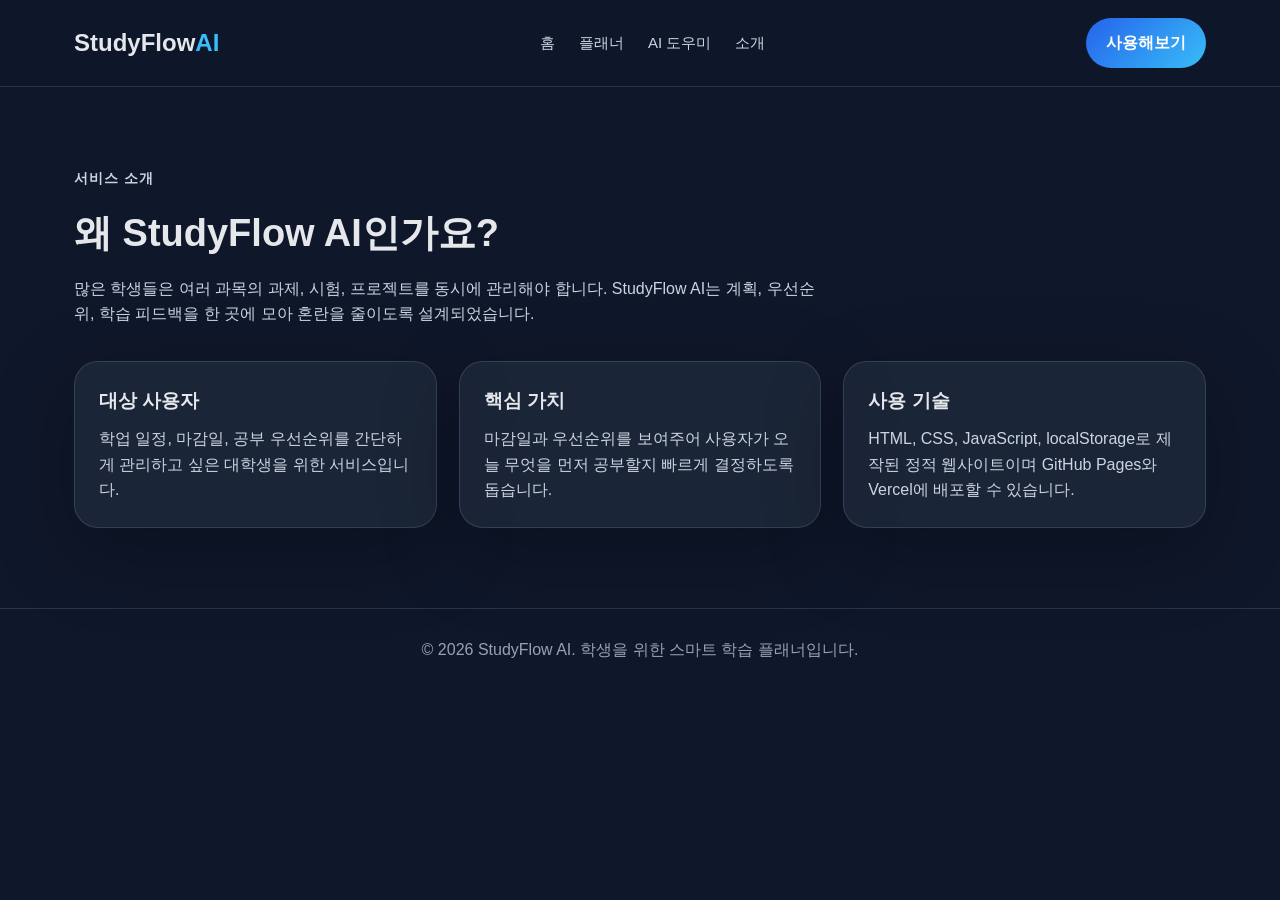
==== about.html @ 38466a3a "Add Korean about page" ====
<!DOCTYPE html>
<html lang="ko">
<head>
  <meta charset="UTF-8" />
  <meta name="viewport" content="width=device-width, initial-scale=1.0" />
  <title>소개 | StudyFlow AI</title>
  <link rel="stylesheet" href="style.css" />
</head>
<body>
  <header class="site-header">
    <nav class="navbar">
      <a href="index.html" class="logo">StudyFlow<span>AI</span></a>
      <button class="menu-toggle" id="menuToggle" aria-label="메뉴 열기">☰</button>
      <ul class="nav-links" id="navLinks">
        <li><a href="index.html">홈</a></li>
        <li><a href="planner.html">플래너</a></li>
        <li><a href="assistant.html">AI 도우미</a></li>
        <li><a href="about.html" class="active">소개</a></li>
      </ul>
      <a href="planner.html" class="nav-button">사용해보기</a>
    </nav>
  </header>

  <main>
    <section class="section about-section page-section">
      <div class="section-heading">
        <p class="eyebrow">서비스 소개</p>
        <h2>왜 StudyFlow AI인가요?</h2>
        <p>
          많은 학생들은 여러 과목의 과제, 시험, 프로젝트를 동시에 관리해야 합니다.
          StudyFlow AI는 계획, 우선순위, 학습 피드백을 한 곳에 모아 혼란을 줄이도록 설계되었습니다.
        </p>
      </div>

      <div class="about-grid">
        <div class="about-card">
          <h3>대상 사용자</h3>
          <p>학업 일정, 마감일, 공부 우선순위를 간단하게 관리하고 싶은 대학생을 위한 서비스입니다.</p>
        </div>
        <div class="about-card">
          <h3>핵심 가치</h3>
          <p>마감일과 우선순위를 보여주어 사용자가 오늘 무엇을 먼저 공부할지 빠르게 결정하도록 돕습니다.</p>
        </div>
        <div class="about-card">
          <h3>사용 기술</h3>
          <p>HTML, CSS, JavaScript, localStorage로 제작된 정적 웹사이트이며 GitHub Pages와 Vercel에 배포할 수 있습니다.</p>
        </div>
      </div>
    </section>
  </main>

  <footer class="site-footer"><p>© 2026 StudyFlow AI. 학생을 위한 스마트 학습 플래너입니다.</p></footer>
  <script src="script.js"></script>
</body>
</html>
---- style.css ----
* {
  box-sizing: border-box;
  margin: 0;
  padding: 0;
}

html {
  scroll-behavior: smooth;
}

body {
  font-family: Arial, sans-serif;
  background: #0f172a;
  color: #e5e7eb;
  line-height: 1.6;
}

a {
  color: inherit;
  text-decoration: none;
}

.site-header {
  position: sticky;
  top: 0;
  z-index: 100;
  background: rgba(15, 23, 42, 0.92);
  backdrop-filter: blur(12px);
  border-bottom: 1px solid rgba(148, 163, 184, 0.2);
}

.navbar {
  max-width: 1180px;
  margin: 0 auto;
  padding: 18px 24px;
  display: flex;
  align-items: center;
  justify-content: space-between;
}

.logo {
  font-size: 24px;
  font-weight: 800;
}

.logo span {
  color: #38bdf8;
}

.nav-links {
  display: flex;
  gap: 24px;
  list-style: none;
}

.nav-links a {
  color: #cbd5e1;
  font-size: 15px;
}

.nav-links a:hover {
  color: #38bdf8;
}

.menu-toggle {
  display: none;
  background: none;
  border: none;
  color: white;
  font-size: 26px;
  cursor: pointer;
}

.nav-button,
.primary-button,
.secondary-button {
  border-radius: 999px;
  padding: 12px 20px;
  font-weight: 700;
  cursor: pointer;
  border: none;
  display: inline-block;
}

.nav-button,
.primary-button {
  background: linear-gradient(135deg, #2563eb, #38bdf8);
  color: white;
}

.secondary-button {
  border: 1px solid rgba(148, 163, 184, 0.5);
  color: #e5e7eb;
}

.full-width {
  width: 100%;
}

.hero-section {
  max-width: 1180px;
  margin: 0 auto;
  min-height: 82vh;
  padding: 90px 24px 70px;
  display: grid;
  grid-template-columns: 1.2fr 0.8fr;
  gap: 48px;
  align-items: center;
}

.eyebrow {
  color: #38bdf8;
  font-size: 14px;
  font-weight: 800;
  text-transform: uppercase;
  letter-spacing: 0.08em;
  margin-bottom: 14px;
}

.hero-content h1 {
  font-size: 56px;
  line-height: 1.08;
  margin-bottom: 24px;
}

.hero-description {
  color: #cbd5e1;
  max-width: 680px;
  font-size: 18px;
  margin-bottom: 32px;
}

.hero-actions {
  display: flex;
  gap: 14px;
  flex-wrap: wrap;
}

.hero-card,
.task-form,
.task-dashboard,
.assistant-card,
.tip-card,
.about-card {
  background: rgba(30, 41, 59, 0.78);
  border: 1px solid rgba(148, 163, 184, 0.22);
  border-radius: 24px;
  box-shadow: 0 24px 80px rgba(0, 0, 0, 0.26);
}

.hero-card {
  padding: 28px;
}

.card-header {
  display: flex;
  align-items: center;
  gap: 10px;
  color: #cbd5e1;
  margin-bottom: 28px;
}

.status-dot {
  width: 12px;
  height: 12px;
  background: #22c55e;
  border-radius: 50%;
  box-shadow: 0 0 18px #22c55e;
}

.overview-grid {
  display: grid;
  grid-template-columns: repeat(3, 1fr);
  gap: 14px;
  margin-bottom: 28px;
}

.overview-grid div {
  background: rgba(15, 23, 42, 0.8);
  border-radius: 18px;
  padding: 18px;
}

.overview-grid strong {
  display: block;
  font-size: 30px;
  color: white;
}

.overview-grid span {
  color: #94a3b8;
  font-size: 13px;
}

.mini-progress-label,
.progress-title {
  display: flex;
  justify-content: space-between;
  margin-bottom: 10px;
}

.progress-track {
  width: 100%;
  height: 12px;
  background: rgba(148, 163, 184, 0.24);
  border-radius: 999px;
  overflow: hidden;
}

.progress-fill {
  height: 100%;
  width: 0%;
  background: linear-gradient(135deg, #22c55e, #38bdf8);
  border-radius: 999px;
  transition: width 0.3s ease;
}

.section {
  max-width: 1180px;
  margin: 0 auto;
  padding: 80px 24px;
}

.section-heading {
  max-width: 760px;
  margin-bottom: 34px;
}

.section-heading h2 {
  font-size: 38px;
  margin-bottom: 12px;
}

.section-heading p {
  color: #cbd5e1;
}

.planner-layout {
  display: grid;
  grid-template-columns: 380px 1fr;
  gap: 28px;
  align-items: start;
}

.task-form,
.task-dashboard {
  padding: 28px;
}

.task-form h3 {
  margin-bottom: 22px;
}

label {
  display: block;
  margin: 14px 0 8px;
  color: #cbd5e1;
  font-weight: 700;
  font-size: 14px;
}

input,
select,
textarea {
  width: 100%;
  padding: 13px 14px;
  border-radius: 14px;
  border: 1px solid rgba(148, 163, 184, 0.32);
  background: rgba(15, 23, 42, 0.86);
  color: white;
  outline: none;
}

input:focus,
select:focus,
textarea:focus {
  border-color: #38bdf8;
}

.form-row {
  display: grid;
  grid-template-columns: 1fr 1fr;
  gap: 14px;
}

.dashboard-summary {
  display: grid;
  grid-template-columns: repeat(3, 1fr);
  gap: 14px;
  margin-bottom: 22px;
}

.summary-card {
  background: rgba(15, 23, 42, 0.75);
  border-radius: 18px;
  padding: 18px;
}

.summary-card span {
  color: #94a3b8;
  font-size: 13px;
}

.summary-card strong {
  display: block;
  font-size: 28px;
}

.progress-panel {
  background: rgba(15, 23, 42, 0.75);
  border-radius: 18px;
  padding: 20px;
  margin-bottom: 22px;
}

.filter-bar {
  display: flex;
  flex-wrap: wrap;
  gap: 10px;
  margin-bottom: 22px;
}

.filter-button {
  border: 1px solid rgba(148, 163, 184, 0.32);
  background: transparent;
  color: #cbd5e1;
  padding: 9px 14px;
  border-radius: 999px;
  cursor: pointer;
}

.filter-button.active,
.filter-button:hover {
  background: #2563eb;
  color: white;
}

.task-list {
  display: grid;
  gap: 14px;
}

.task-card {
  background: rgba(15, 23, 42, 0.82);
  border: 1px solid rgba(148, 163, 184, 0.22);
  border-radius: 18px;
  padding: 18px;
}

.task-card.completed {
  opacity: 0.62;
}

.task-card.completed h3 {
  text-decoration: line-through;
}

.task-top {
  display: flex;
  justify-content: space-between;
  gap: 12px;
  align-items: start;
  margin-bottom: 10px;
}

.task-meta {
  color: #94a3b8;
  font-size: 14px;
  margin-bottom: 12px;
}

.badge-row {
  display: flex;
  flex-wrap: wrap;
  gap: 8px;
  margin-bottom: 12px;
}

.badge {
  border-radius: 999px;
  padding: 5px 10px;
  font-size: 12px;
  font-weight: 700;
}

.badge.high {
  background: rgba(239, 68, 68, 0.18);
  color: #fca5a5;
}

.badge.medium {
  background: rgba(234, 179, 8, 0.18);
  color: #fde68a;
}

.badge.low {
  background: rgba(34, 197, 94, 0.18);
  color: #86efac;
}

.badge.urgent {
  background: rgba(249, 115, 22, 0.18);
  color: #fdba74;
}

.task-actions {
  display: flex;
  gap: 8px;
  flex-wrap: wrap;
}

.small-button {
  border: none;
  border-radius: 999px;
  padding: 8px 12px;
  cursor: pointer;
  color: white;
  background: #334155;
}

.small-button.complete {
  background: #16a34a;
}

.small-button.delete {
  background: #dc2626;
}

.empty-state {
  text-align: center;
  color: #94a3b8;
  padding: 36px 20px;
  border: 1px dashed rgba(148, 163, 184, 0.34);
  border-radius: 18px;
}

.assistant-card {
  padding: 28px;
  display: flex;
  gap: 20px;
  align-items: flex-start;
  margin-bottom: 28px;
}

.assistant-icon {
  font-size: 42px;
}

.assistant-card p {
  color: #cbd5e1;
}

.tip-grid,
.about-grid {
  display: grid;
  grid-template-columns: repeat(3, 1fr);
  gap: 22px;
}

.tip-card,
.about-card {
  padding: 24px;
}

.tip-card p,
.about-card p {
  color: #cbd5e1;
  margin-top: 10px;
}

.site-footer {
  border-top: 1px solid rgba(148, 163, 184, 0.2);
  text-align: center;
  padding: 28px 20px;
  color: #94a3b8;
}

@media (max-width: 900px) {
  .hero-section,
  .planner-layout,
  .tip-grid,
  .about-grid {
    grid-template-columns: 1fr;
  }

  .hero-content h1 {
    font-size: 42px;
  }

  .nav-button {
    display: none;
  }

  .menu-toggle {
    display: block;
  }

  .nav-links {
    display: none;
    position: absolute;
    top: 68px;
    right: 24px;
    left: 24px;
    background: #1e293b;
    padding: 20px;
    border-radius: 18px;
    flex-direction: column;
  }

  .nav-links.show {
    display: flex;
  }
}

@media (max-width: 560px) {
  .overview-grid,
  .dashboard-summary,
  .form-row {
    grid-template-columns: 1fr;
  }

  .hero-content h1 {
    font-size: 34px;
  }

  .section-heading h2 {
    font-size: 30px;
  }
}
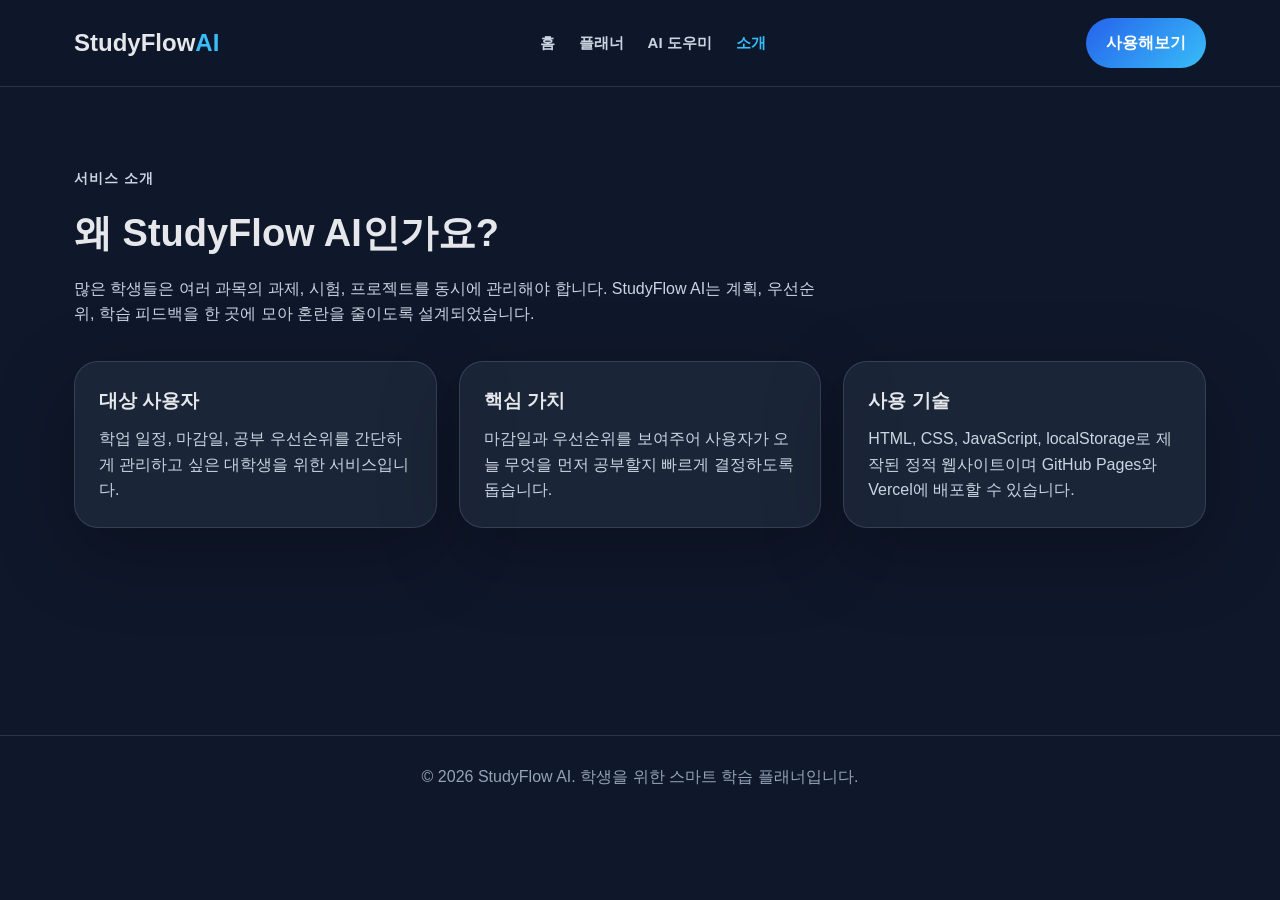
==== commit ecfae9cd: "Clean up Korean about page markup" ====
--- a/about.html
+++ b/about.html
@@ -8,15 +8,18 @@
 </head>
 <body>
   <header class="site-header">
-    <nav class="navbar">
+    <nav class="navbar" aria-label="주요 메뉴">
       <a href="index.html" class="logo">StudyFlow<span>AI</span></a>
-      <button class="menu-toggle" id="menuToggle" aria-label="메뉴 열기">☰</button>
+
+      <button class="menu-toggle" id="menuToggle" type="button" aria-label="메뉴 열기">☰</button>
+
       <ul class="nav-links" id="navLinks">
         <li><a href="index.html">홈</a></li>
         <li><a href="planner.html">플래너</a></li>
         <li><a href="assistant.html">AI 도우미</a></li>
-        <li><a href="about.html" class="active">소개</a></li>
+        <li><a href="about.html" class="active" aria-current="page">소개</a></li>
       </ul>
+
       <a href="planner.html" class="nav-button">사용해보기</a>
     </nav>
   </header>
@@ -49,7 +52,10 @@
     </section>
   </main>
 
-  <footer class="site-footer"><p>© 2026 StudyFlow AI. 학생을 위한 스마트 학습 플래너입니다.</p></footer>
+  <footer class="site-footer">
+    <p>© 2026 StudyFlow AI. 학생을 위한 스마트 학습 플래너입니다.</p>
+  </footer>
+
   <script src="script.js"></script>
 </body>
 </html>
--- a/style.css
+++ b/style.css
@@ -56,9 +56,11 @@
 .nav-links a {
   color: #cbd5e1;
   font-size: 15px;
-}
-
-.nav-links a:hover {
+  font-weight: 700;
+}
+
+.nav-links a:hover,
+.nav-links a.active {
   color: #38bdf8;
 }
 
@@ -100,12 +102,16 @@
 .hero-section {
   max-width: 1180px;
   margin: 0 auto;
-  min-height: 82vh;
+  min-height: 76vh;
   padding: 90px 24px 70px;
   display: grid;
   grid-template-columns: 1.2fr 0.8fr;
   gap: 48px;
   align-items: center;
+}
+
+.page-section {
+  min-height: 72vh;
 }
 
 .eyebrow {
@@ -118,8 +124,8 @@
 }
 
 .hero-content h1 {
-  font-size: 56px;
-  line-height: 1.08;
+  font-size: 52px;
+  line-height: 1.14;
   margin-bottom: 24px;
 }
 
@@ -443,7 +449,16 @@
 }
 
 .assistant-icon {
-  font-size: 42px;
+  width: 52px;
+  height: 52px;
+  border-radius: 16px;
+  display: grid;
+  place-items: center;
+  flex: 0 0 auto;
+  background: linear-gradient(135deg, #2563eb, #38bdf8);
+  color: white;
+  font-size: 18px;
+  font-weight: 800;
 }
 
 .assistant-card p {
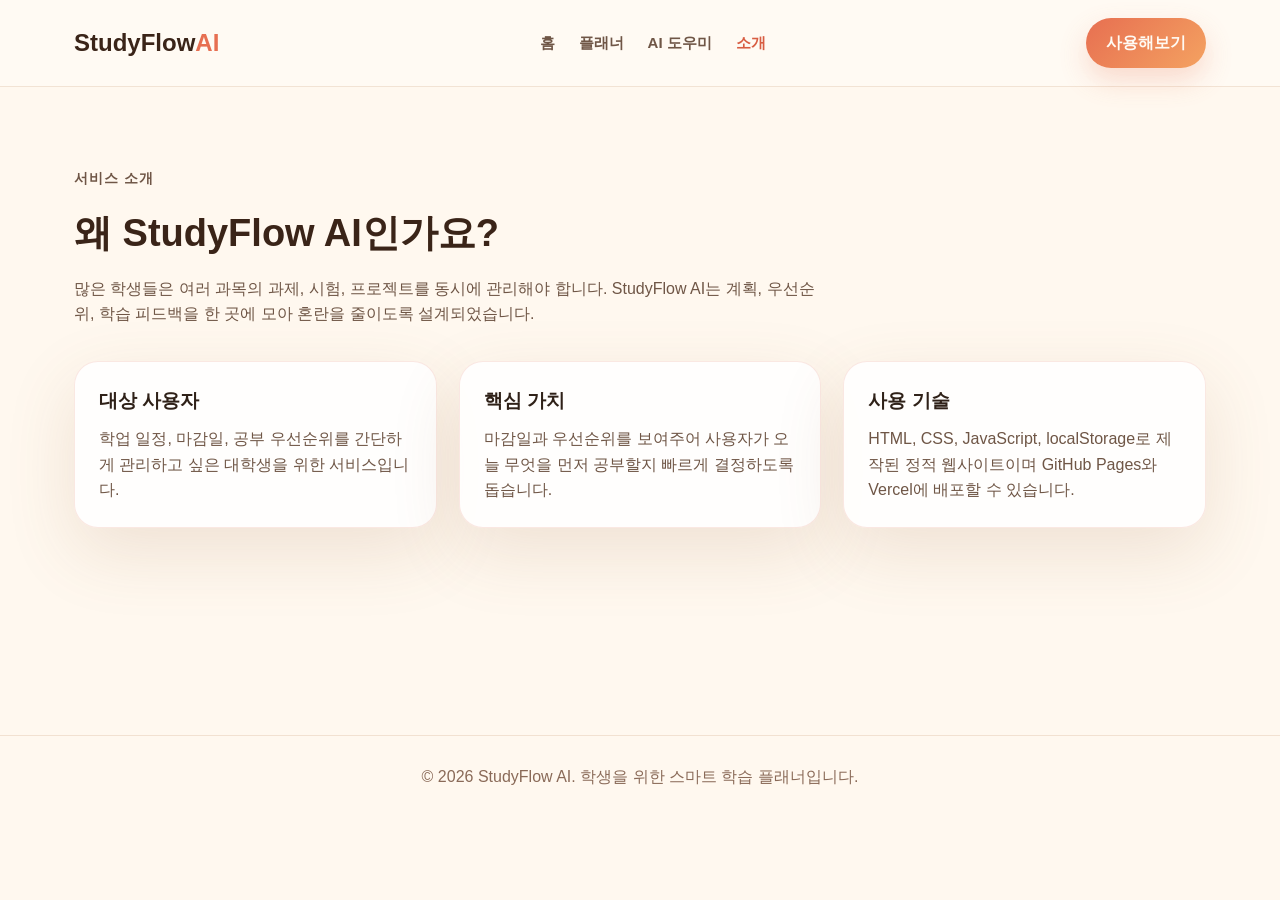
==== commit 67fb4127: "Force browser to load warm stylesheet on about page" ====
--- a/about.html
+++ b/about.html
@@ -4,7 +4,7 @@
   <meta charset="UTF-8" />
   <meta name="viewport" content="width=device-width, initial-scale=1.0" />
   <title>소개 | StudyFlow AI</title>
-  <link rel="stylesheet" href="style.css" />
+  <link rel="stylesheet" href="style.css?v=warm-20260607" />
 </head>
 <body>
   <header class="site-header">
--- a/style.css
+++ b/style.css
@@ -1,3 +1,4 @@
+/* Base */
 * {
   box-sizing: border-box;
   margin: 0;
@@ -9,9 +10,9 @@
 }
 
 body {
+  background: #fff8ef;
+  color: #2f2118;
   font-family: Arial, sans-serif;
-  background: #0f172a;
-  color: #e5e7eb;
   line-height: 1.6;
 }
 
@@ -20,13 +21,14 @@
   text-decoration: none;
 }
 
+/* Header */
 .site-header {
   position: sticky;
   top: 0;
   z-index: 100;
-  background: rgba(15, 23, 42, 0.92);
+  background: rgba(255, 250, 243, 0.92);
+  border-bottom: 1px solid rgba(180, 121, 74, 0.18);
   backdrop-filter: blur(12px);
-  border-bottom: 1px solid rgba(148, 163, 184, 0.2);
 }
 
 .navbar {
@@ -39,12 +41,13 @@
 }
 
 .logo {
+  color: #3a2418;
   font-size: 24px;
   font-weight: 800;
 }
 
 .logo span {
-  color: #38bdf8;
+  color: #e76f51;
 }
 
 .nav-links {
@@ -54,55 +57,115 @@
 }
 
 .nav-links a {
-  color: #cbd5e1;
+  color: #6f5646;
   font-size: 15px;
   font-weight: 700;
 }
 
 .nav-links a:hover,
 .nav-links a.active {
-  color: #38bdf8;
+  color: #d85d42;
 }
 
 .menu-toggle {
   display: none;
   background: none;
   border: none;
-  color: white;
+  color: #4a2f22;
+  cursor: pointer;
   font-size: 26px;
-  cursor: pointer;
-}
-
+}
+
+/* Buttons */
 .nav-button,
 .primary-button,
 .secondary-button {
+  display: inline-block;
+  padding: 12px 20px;
+  border: none;
   border-radius: 999px;
-  padding: 12px 20px;
+  cursor: pointer;
   font-weight: 700;
-  cursor: pointer;
-  border: none;
-  display: inline-block;
 }
 
 .nav-button,
 .primary-button {
-  background: linear-gradient(135deg, #2563eb, #38bdf8);
-  color: white;
+  background: linear-gradient(135deg, #e76f51, #f4a261);
+  color: #fffaf3;
+  box-shadow: 0 12px 28px rgba(231, 111, 81, 0.24);
 }
 
 .secondary-button {
-  border: 1px solid rgba(148, 163, 184, 0.5);
-  color: #e5e7eb;
+  border: 1px solid rgba(183, 112, 61, 0.32);
+  background: rgba(255, 255, 255, 0.72);
+  color: #7a4b33;
 }
 
 .full-width {
   width: 100%;
 }
 
+.small-button {
+  padding: 8px 12px;
+  border: none;
+  border-radius: 999px;
+  background: #8d6e63;
+  color: white;
+  cursor: pointer;
+}
+
+.small-button.complete {
+  background: #2a9d8f;
+}
+
+.small-button.delete {
+  background: #c8553d;
+}
+
+/* Layout */
+.section {
+  max-width: 1180px;
+  margin: 0 auto;
+  padding: 80px 24px;
+}
+
+.page-section {
+  min-height: 72vh;
+}
+
+.section-heading {
+  max-width: 760px;
+  margin-bottom: 34px;
+}
+
+.section-heading h2 {
+  margin-bottom: 12px;
+  color: #3a2418;
+  font-size: 38px;
+}
+
+.section-heading p,
+.hero-description,
+.assistant-card p,
+.tip-card p,
+.about-card p {
+  color: #6f5646;
+}
+
+.eyebrow {
+  margin-bottom: 14px;
+  color: #d85d42;
+  font-size: 14px;
+  font-weight: 800;
+  letter-spacing: 0.08em;
+  text-transform: uppercase;
+}
+
+/* Home */
 .hero-section {
   max-width: 1180px;
+  min-height: 76vh;
   margin: 0 auto;
-  min-height: 76vh;
   padding: 90px 24px 70px;
   display: grid;
   grid-template-columns: 1.2fr 0.8fr;
@@ -110,36 +173,23 @@
   align-items: center;
 }
 
-.page-section {
-  min-height: 72vh;
-}
-
-.eyebrow {
-  color: #38bdf8;
-  font-size: 14px;
-  font-weight: 800;
-  text-transform: uppercase;
-  letter-spacing: 0.08em;
-  margin-bottom: 14px;
-}
-
 .hero-content h1 {
+  margin-bottom: 24px;
+  color: #2f2118;
   font-size: 52px;
   line-height: 1.14;
-  margin-bottom: 24px;
 }
 
 .hero-description {
-  color: #cbd5e1;
   max-width: 680px;
+  margin-bottom: 32px;
   font-size: 18px;
-  margin-bottom: 32px;
 }
 
 .hero-actions {
   display: flex;
+  flex-wrap: wrap;
   gap: 14px;
-  flex-wrap: wrap;
 }
 
 .hero-card,
@@ -148,10 +198,10 @@
 .assistant-card,
 .tip-card,
 .about-card {
-  background: rgba(30, 41, 59, 0.78);
-  border: 1px solid rgba(148, 163, 184, 0.22);
+  background: rgba(255, 255, 255, 0.86);
+  border: 1px solid rgba(216, 93, 66, 0.14);
   border-radius: 24px;
-  box-shadow: 0 24px 80px rgba(0, 0, 0, 0.26);
+  box-shadow: 0 24px 70px rgba(143, 91, 52, 0.14);
 }
 
 .hero-card {
@@ -159,88 +209,82 @@
 }
 
 .card-header {
+  margin-bottom: 28px;
   display: flex;
   align-items: center;
   gap: 10px;
-  color: #cbd5e1;
-  margin-bottom: 28px;
+  color: #7a4b33;
 }
 
 .status-dot {
   width: 12px;
   height: 12px;
-  background: #22c55e;
   border-radius: 50%;
-  box-shadow: 0 0 18px #22c55e;
-}
-
-.overview-grid {
+  background: #2a9d8f;
+  box-shadow: 0 0 18px rgba(42, 157, 143, 0.55);
+}
+
+.overview-grid,
+.dashboard-summary {
   display: grid;
   grid-template-columns: repeat(3, 1fr);
   gap: 14px;
+}
+
+.overview-grid {
   margin-bottom: 28px;
 }
 
-.overview-grid div {
-  background: rgba(15, 23, 42, 0.8);
+.overview-grid div,
+.summary-card,
+.progress-panel {
+  background: #fff3df;
   border-radius: 18px;
+}
+
+.overview-grid div,
+.summary-card {
   padding: 18px;
 }
 
-.overview-grid strong {
+.overview-grid strong,
+.summary-card strong {
   display: block;
+  color: #3a2418;
   font-size: 30px;
-  color: white;
-}
-
-.overview-grid span {
-  color: #94a3b8;
+}
+
+.overview-grid span,
+.summary-card span {
+  color: #9a6a45;
   font-size: 13px;
 }
 
 .mini-progress-label,
 .progress-title {
+  margin-bottom: 10px;
   display: flex;
   justify-content: space-between;
-  margin-bottom: 10px;
+  color: #6f5646;
 }
 
 .progress-track {
   width: 100%;
   height: 12px;
-  background: rgba(148, 163, 184, 0.24);
+  overflow: hidden;
+  background: #f3d8b8;
   border-radius: 999px;
-  overflow: hidden;
 }
 
 .progress-fill {
+  width: 0%;
   height: 100%;
-  width: 0%;
-  background: linear-gradient(135deg, #22c55e, #38bdf8);
+  background: linear-gradient(135deg, #2a9d8f, #e9c46a);
   border-radius: 999px;
   transition: width 0.3s ease;
 }
 
-.section {
-  max-width: 1180px;
-  margin: 0 auto;
-  padding: 80px 24px;
-}
-
-.section-heading {
-  max-width: 760px;
-  margin-bottom: 34px;
-}
-
-.section-heading h2 {
-  font-size: 38px;
-  margin-bottom: 12px;
-}
-
-.section-heading p {
-  color: #cbd5e1;
-}
-
+/* Planner */
 .planner-layout {
   display: grid;
   grid-template-columns: 380px 1fr;
@@ -255,14 +299,15 @@
 
 .task-form h3 {
   margin-bottom: 22px;
+  color: #3a2418;
 }
 
 label {
   display: block;
   margin: 14px 0 8px;
-  color: #cbd5e1;
+  color: #7a4b33;
+  font-size: 14px;
   font-weight: 700;
-  font-size: 14px;
 }
 
 input,
@@ -270,17 +315,18 @@
 textarea {
   width: 100%;
   padding: 13px 14px;
+  border: 1px solid rgba(183, 112, 61, 0.28);
   border-radius: 14px;
-  border: 1px solid rgba(148, 163, 184, 0.32);
-  background: rgba(15, 23, 42, 0.86);
-  color: white;
+  background: #fffaf3;
+  color: #2f2118;
   outline: none;
 }
 
 input:focus,
 select:focus,
 textarea:focus {
-  border-color: #38bdf8;
+  border-color: #e76f51;
+  box-shadow: 0 0 0 3px rgba(231, 111, 81, 0.12);
 }
 
 .form-row {
@@ -289,55 +335,36 @@
   gap: 14px;
 }
 
-.dashboard-summary {
-  display: grid;
-  grid-template-columns: repeat(3, 1fr);
-  gap: 14px;
+.dashboard-summary,
+.progress-panel,
+.filter-bar {
   margin-bottom: 22px;
 }
 
-.summary-card {
-  background: rgba(15, 23, 42, 0.75);
-  border-radius: 18px;
-  padding: 18px;
-}
-
-.summary-card span {
-  color: #94a3b8;
-  font-size: 13px;
-}
-
-.summary-card strong {
-  display: block;
-  font-size: 28px;
-}
-
 .progress-panel {
-  background: rgba(15, 23, 42, 0.75);
-  border-radius: 18px;
   padding: 20px;
-  margin-bottom: 22px;
-}
-
-.filter-bar {
+}
+
+.filter-bar,
+.badge-row,
+.task-actions {
   display: flex;
   flex-wrap: wrap;
   gap: 10px;
-  margin-bottom: 22px;
 }
 
 .filter-button {
-  border: 1px solid rgba(148, 163, 184, 0.32);
-  background: transparent;
-  color: #cbd5e1;
   padding: 9px 14px;
+  border: 1px solid rgba(183, 112, 61, 0.28);
   border-radius: 999px;
+  background: #fffaf3;
+  color: #7a4b33;
   cursor: pointer;
 }
 
 .filter-button.active,
 .filter-button:hover {
-  background: #2563eb;
+  background: #e76f51;
   color: white;
 }
 
@@ -347,14 +374,14 @@
 }
 
 .task-card {
-  background: rgba(15, 23, 42, 0.82);
-  border: 1px solid rgba(148, 163, 184, 0.22);
+  padding: 18px;
+  background: #fffaf3;
+  border: 1px solid rgba(216, 93, 66, 0.14);
   border-radius: 18px;
-  padding: 18px;
 }
 
 .task-card.completed {
-  opacity: 0.62;
+  opacity: 0.68;
 }
 
 .task-card.completed h3 {
@@ -362,90 +389,66 @@
 }
 
 .task-top {
+  margin-bottom: 10px;
   display: flex;
   justify-content: space-between;
+  align-items: start;
   gap: 12px;
-  align-items: start;
-  margin-bottom: 10px;
 }
 
 .task-meta {
-  color: #94a3b8;
+  margin-bottom: 12px;
+  color: #8a6a58;
   font-size: 14px;
+}
+
+.badge-row {
   margin-bottom: 12px;
-}
-
-.badge-row {
-  display: flex;
-  flex-wrap: wrap;
   gap: 8px;
-  margin-bottom: 12px;
 }
 
 .badge {
+  padding: 5px 10px;
   border-radius: 999px;
-  padding: 5px 10px;
   font-size: 12px;
   font-weight: 700;
 }
 
 .badge.high {
-  background: rgba(239, 68, 68, 0.18);
-  color: #fca5a5;
+  background: #ffe0d6;
+  color: #b33b2f;
 }
 
 .badge.medium {
-  background: rgba(234, 179, 8, 0.18);
-  color: #fde68a;
+  background: #fff0c2;
+  color: #8a5b00;
 }
 
 .badge.low {
-  background: rgba(34, 197, 94, 0.18);
-  color: #86efac;
+  background: #dff5eb;
+  color: #24745d;
 }
 
 .badge.urgent {
-  background: rgba(249, 115, 22, 0.18);
-  color: #fdba74;
-}
-
-.task-actions {
-  display: flex;
-  gap: 8px;
-  flex-wrap: wrap;
-}
-
-.small-button {
-  border: none;
-  border-radius: 999px;
-  padding: 8px 12px;
-  cursor: pointer;
-  color: white;
-  background: #334155;
-}
-
-.small-button.complete {
-  background: #16a34a;
-}
-
-.small-button.delete {
-  background: #dc2626;
+  background: #ffd8b8;
+  color: #a04a12;
 }
 
 .empty-state {
+  padding: 36px 20px;
+  border: 1px dashed rgba(183, 112, 61, 0.34);
+  border-radius: 18px;
+  color: #8a6a58;
   text-align: center;
-  color: #94a3b8;
-  padding: 36px 20px;
-  border: 1px dashed rgba(148, 163, 184, 0.34);
-  border-radius: 18px;
-}
-
+}
+
+/* Assistant and About */
 .assistant-card {
+  margin-bottom: 28px;
   padding: 28px;
   display: flex;
+  align-items: flex-start;
   gap: 20px;
-  align-items: flex-start;
-  margin-bottom: 28px;
 }
 
 .assistant-icon {
@@ -455,16 +458,12 @@
   display: grid;
   place-items: center;
   flex: 0 0 auto;
-  background: linear-gradient(135deg, #2563eb, #38bdf8);
+  background: linear-gradient(135deg, #e76f51, #e9c46a);
   color: white;
   font-size: 18px;
   font-weight: 800;
 }
 
-.assistant-card p {
-  color: #cbd5e1;
-}
-
 .tip-grid,
 .about-grid {
   display: grid;
@@ -479,17 +478,17 @@
 
 .tip-card p,
 .about-card p {
-  color: #cbd5e1;
   margin-top: 10px;
 }
 
 .site-footer {
-  border-top: 1px solid rgba(148, 163, 184, 0.2);
+  padding: 28px 20px;
+  border-top: 1px solid rgba(180, 121, 74, 0.18);
+  color: #8a6a58;
   text-align: center;
-  padding: 28px 20px;
-  color: #94a3b8;
-}
-
+}
+
+/* Responsive */
 @media (max-width: 900px) {
   .hero-section,
   .planner-layout,
@@ -511,15 +510,17 @@
   }
 
   .nav-links {
-    display: none;
     position: absolute;
     top: 68px;
     right: 24px;
     left: 24px;
-    background: #1e293b;
+    display: none;
+    flex-direction: column;
     padding: 20px;
+    background: #fffaf3;
+    border: 1px solid rgba(180, 121, 74, 0.18);
     border-radius: 18px;
-    flex-direction: column;
+    box-shadow: 0 18px 40px rgba(143, 91, 52, 0.14);
   }
 
   .nav-links.show {
